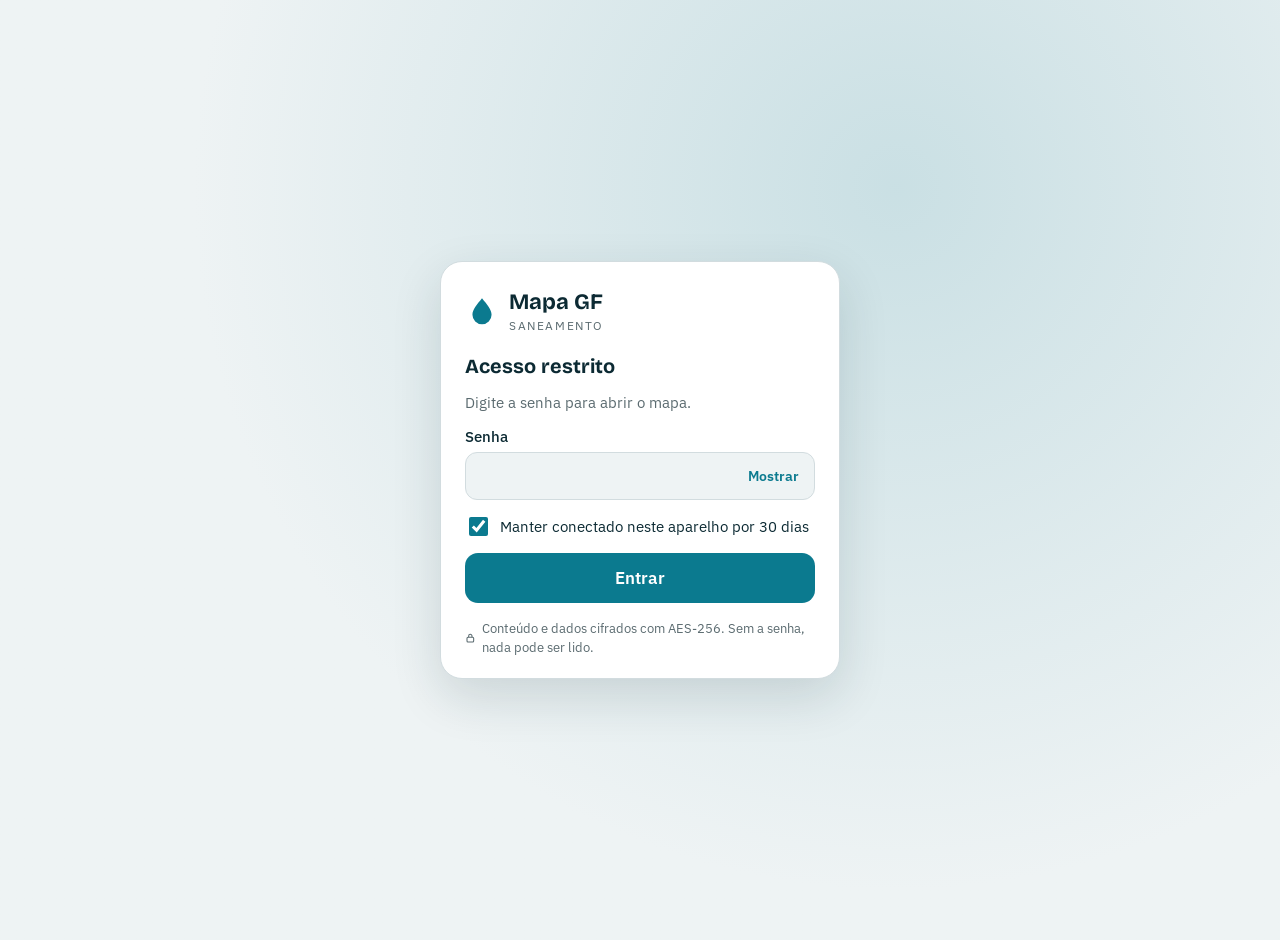
==== ferramentas/loader.html @ 31b2380e "Protege o site com senha: app e dados cifrados (AES-256-GCM, PBKDF2 600k) Co-Authored-By: Claude Opu" ====
<!DOCTYPE html>
<html lang="pt-BR">
<head>
<meta charset="utf-8">
<meta name="viewport" content="width=device-width, initial-scale=1">
<meta name="robots" content="noindex, nofollow">
<title>Mapa GF Saneamento</title>
<link rel="preconnect" href="https://fonts.googleapis.com">
<link rel="preconnect" href="https://fonts.gstatic.com" crossorigin>
<link href="https://fonts.googleapis.com/css2?family=Bricolage+Grotesque:opsz,wght@12..96,500;12..96,700&family=IBM+Plex+Sans:wght@400;500;600&display=swap" rel="stylesheet">
<style id="cofre-css">
  :root { --bg: #EEF3F4; --surface: #fff; --ink: #0C2A33; --muted: #5B6B70; --line: #D2DCDF; --accent: #0B7A8F; --danger: #C2412D; }
  @media (prefers-color-scheme: dark) { :root { --bg: #0A181E; --surface: #10232B; --ink: #E6F0F2; --muted: #98AEB6; --line: #26434E; --accent: #3FB6CB; --danger: #F0796B; } }
  .cofre, .cofre * { box-sizing: border-box; }
  body.travado { margin: 0; min-height: 100dvh; display: grid; place-items: center; background: radial-gradient(circle at 70% 20%, color-mix(in srgb, var(--accent) 16%, var(--bg)), var(--bg) 60%); font-family: "IBM Plex Sans", system-ui, sans-serif; color: var(--ink); padding: 20px; }
  .cofre { width: min(400px, 100%); background: var(--surface); border: 1px solid var(--line); border-radius: 22px; padding: 28px 24px 22px; box-shadow: 0 18px 50px rgba(12, 42, 51, .14); display: flex; flex-direction: column; gap: 16px; }
  .cofre .marca { display: flex; align-items: center; gap: 10px; }
  .cofre .marca strong { font-family: "Bricolage Grotesque", sans-serif; font-size: 22px; display: block; line-height: 1.1; }
  .cofre .marca small { color: var(--muted); letter-spacing: .14em; text-transform: uppercase; font-size: 11.5px; }
  .cofre h1 { font-family: "Bricolage Grotesque", sans-serif; font-size: 20px; margin: 4px 0 0; }
  .cofre p { margin: 0; color: var(--muted); font-size: 14.5px; line-height: 1.45; }
  .cofre label.campo { display: flex; flex-direction: column; gap: 6px; font-weight: 500; font-size: 14.5px; }
  .cofre .senha { position: relative; }
  .cofre input[type="password"], .cofre input[type="text"] { width: 100%; min-height: 48px; padding: 10px 52px 10px 14px; border-radius: 12px; border: 1px solid var(--line); background: var(--bg); color: var(--ink); font: inherit; font-size: 17px; letter-spacing: .02em; }
  .cofre input:focus { outline: 3px solid color-mix(in srgb, var(--accent) 35%, transparent); border-color: var(--accent); }
  .cofre .ver { position: absolute; right: 6px; top: 6px; height: 36px; padding: 0 10px; border: 0; border-radius: 9px; background: transparent; color: var(--accent); font: inherit; font-size: 13.5px; font-weight: 600; cursor: pointer; }
  .cofre .lembrar { display: flex; align-items: center; gap: 9px; font-size: 14.5px; }
  .cofre .lembrar input { width: 19px; height: 19px; accent-color: var(--accent); }
  .cofre button.entrar { min-height: 50px; border: 0; border-radius: 13px; background: var(--accent); color: #fff; font: inherit; font-weight: 600; font-size: 16.5px; cursor: pointer; }
  .cofre button.entrar:disabled { opacity: .6; cursor: progress; }
  .cofre .erro { color: var(--danger); font-weight: 500; font-size: 14.5px; }
  .cofre .rodape { font-size: 12.5px; color: var(--muted); display: flex; gap: 6px; align-items: center; }
</style>
</head>
<body class="travado">
<main class="cofre" id="cofre" aria-labelledby="cofre-t">
  <div class="marca"><svg viewBox="0 0 32 32" width="34" height="34" aria-hidden="true"><path d="M16 3c5 6.2 9 10.6 9 15.6A9 9 0 0 1 7 18.6C7 13.6 11 9.2 16 3z" fill="#0B7A8F"/></svg><span><strong>Mapa GF</strong><small>Saneamento</small></span></div>
  <form id="f-cofre" novalidate>
    <div style="display:flex;flex-direction:column;gap:14px">
      <h1 id="cofre-t">Acesso restrito</h1>
      <p id="cofre-msg">Digite a senha para abrir o mapa.</p>
      <label class="campo"><span id="cofre-rot">Senha</span><span class="senha"><input type="password" id="c-senha" autocomplete="current-password" autocapitalize="none" spellcheck="false" required><button class="ver" type="button" id="c-ver" aria-pressed="false">Mostrar</button></span></label>
      <label class="lembrar" id="c-lembrar-l"><input type="checkbox" id="c-lembrar" checked> Manter conectado neste aparelho por 30 dias</label>
      <p class="erro" id="c-erro" role="alert" hidden></p>
      <button class="entrar" type="submit" id="c-ok">Entrar</button>
    </div>
  </form>
  <p class="rodape"><svg width="14" height="14" viewBox="0 0 16 16" aria-hidden="true" fill="none" stroke="currentColor" stroke-width="1.6"><rect x="3" y="7" width="10" height="7" rx="1.5"/><path d="M5.5 7V5a2.5 2.5 0 0 1 5 0v2"/></svg>Conteúdo e dados cifrados com AES-256. Sem a senha, nada pode ser lido.</p>
</main>
<script>
(() => {
'use strict';
const P = __PACOTE__; /* {v, s, iv, it, ct}: app cifrado */
const enc = new TextEncoder(), dec = new TextDecoder();
const b64 = u8 => { let s = ''; const b = new Uint8Array(u8); for (let i = 0; i < b.length; i += 0x8000) s += String.fromCharCode.apply(null, b.subarray(i, i + 0x8000)); return btoa(s); };
const unb64 = s => Uint8Array.from(atob(s), c => c.charCodeAt(0));
const $ = id => document.getElementById(id);
const K_DADOS = 'gf-saneamento-v3', K_LEGADO = 'gf-saneamento-v2';
const chaves = new Map(); /* sal -> chave, para abrir dados feitos com uma senha anterior */
let chave = null;

if (!window.crypto || !crypto.subtle) { $('cofre-msg').textContent = 'Este navegador não tem criptografia disponível. Abra o site por https em um navegador atualizado.'; $('f-cofre').hidden = true; return; }

async function deriva(senha, sal, it = P.it) {
  const base = await crypto.subtle.importKey('raw', enc.encode(senha.normalize('NFC')), 'PBKDF2', false, ['deriveKey']);
  return crypto.subtle.deriveKey({ name: 'PBKDF2', hash: 'SHA-256', salt: unb64(sal), iterations: it }, base, { name: 'AES-GCM', length: 256 }, false, ['encrypt', 'decrypt']);
}
const abrePacote = async k => JSON.parse(dec.decode(await crypto.subtle.decrypt({ name: 'AES-GCM', iv: unb64(P.iv) }, k, unb64(P.ct))));
async function cifra(u8) { const iv = crypto.getRandomValues(new Uint8Array(12)); const ct = await crypto.subtle.encrypt({ name: 'AES-GCM', iv }, chave, u8); return { s: P.s, iv: b64(iv), ct }; }
async function decifra(env) { const k = env.s === P.s ? chave : chaves.get(env.s); if (!k) { const e = new Error('outra-senha'); e.sal = env.s; throw e; } return new Uint8Array(await crypto.subtle.decrypt({ name: 'AES-GCM', iv: unb64(env.iv) }, k, typeof env.ct === 'string' ? unb64(env.ct) : env.ct)); }

/* chave lembrada: CryptoKey não exportável guardada no IndexedDB do aparelho */
const db = () => new Promise((ok, no) => { const r = indexedDB.open('gf-cofre', 1); r.onupgradeneeded = () => r.result.createObjectStore('k'); r.onsuccess = () => ok(r.result); r.onerror = () => no(r.error); });
async function kv(modo, fn) { const d = await db(); return new Promise((ok, no) => { const t = d.transaction('k', modo), q = fn(t.objectStore('k')); t.oncomplete = () => ok(q && q.result); t.onerror = () => no(t.error); }); }
const lembra = k => kv('readwrite', s => s.put({ k, s: P.s, ate: Date.now() + 30 * 864e5 }, 'chave')).catch(() => {});
const esquece = () => kv('readwrite', s => s.delete('chave')).catch(() => {});
const lembrada = () => kv('readonly', s => s.get('chave')).catch(() => null);

/* migra arquivos (atas, fotos, logos) antigos ou feitos com outra senha para a chave atual */
async function migraArquivos() {
  try {
    const d = await new Promise((ok, no) => { const r = indexedDB.open('gf-saneamento-atas', 1); r.onupgradeneeded = () => r.result.createObjectStore('files'); r.onsuccess = () => ok(r.result); r.onerror = () => no(r.error); });
    const itens = await new Promise((ok, no) => { const out = [], t = d.transaction('files', 'readonly'); t.objectStore('files').openCursor().onsuccess = e => { const c = e.target.result; if (c) { out.push([c.key, c.value]); c.continue(); } }; t.oncomplete = () => ok(out); t.onerror = () => no(t.error); });
    for (const [id, v] of itens) {
      let novo = null;
      if (v instanceof Blob) novo = await COFRE.cifraBlob(v);
      else if (v && v.gfc && v.s !== P.s && chaves.has(v.s)) novo = await COFRE.cifraBlob(await COFRE.decifraBlob(v));
      if (novo) await new Promise(ok => { const t = d.transaction('files', 'readwrite'); t.objectStore('files').put(novo, id); t.oncomplete = ok; t.onerror = ok; });
    }
  } catch (e) { /* segue: arquivos antigos continuam legíveis */ }
}

let seq = 0;
const COFRE = {
  dados: null,
  salvar(txt) {
    const n = ++seq;
    cifra(enc.encode(txt)).then(e => { if (n !== seq) return; try { localStorage.setItem(K_DADOS, JSON.stringify({ s: e.s, iv: e.iv, ct: b64(e.ct) })); localStorage.removeItem(K_LEGADO); } catch (x) { /* armazenamento cheio ou bloqueado */ } });
  },
  async cifraBlob(blob) { const e = await cifra(new Uint8Array(await blob.arrayBuffer())); return { gfc: 1, s: e.s, iv: e.iv, ct: e.ct, tipo: blob.type || '' }; },
  async decifraBlob(v) { return new Blob([await decifra(v)], { type: v.tipo || '' }); },
  async cifraTexto(txt) { const e = await cifra(enc.encode(txt)); return JSON.stringify({ app: 'mapa-gf-saneamento', cifrado: 1, it: P.it, s: e.s, iv: e.iv, ct: b64(e.ct) }); },
  async decifraTexto(env, senha) { if (env.s !== P.s && !chaves.has(env.s) && senha) chaves.set(env.s, await deriva(senha, env.s, env.it || P.it)); return dec.decode(await decifra(env)); },
  async sair() { await esquece(); try { sessionStorage.clear(); } catch (e) { /* idem */ } location.reload(); }
};

/* abre os dados locais; se foram gravados com uma senha anterior, pede essa senha */
async function dadosLocais() {
  let env = null; try { env = JSON.parse(localStorage.getItem(K_DADOS) || 'null'); } catch (e) { env = null; }
  if (env) return dec.decode(await decifra(env));
  let leg = null; try { leg = localStorage.getItem(K_LEGADO); } catch (e) { leg = null; }
  if (leg) COFRE.salvar(leg); /* dados antigos em texto puro passam a ser gravados cifrados */
  return leg;
}

function rodaApp(pac) {
  const st = document.createElement('style'); st.textContent = pac.css; document.head.append(st);
  $('cofre-css').remove();
  document.body.className = ''; document.body.innerHTML = pac.html;
  window.GF_COFRE = COFRE;
  for (const js of pac.js) { const sc = document.createElement('script'); sc.textContent = js; document.body.append(sc); }
  migraArquivos();
}

async function entra(k) {
  const pac = await abrePacote(k);
  chave = k; chaves.set(P.s, k);
  try { COFRE.dados = await dadosLocais(); }
  catch (e) { if (e.message === 'outra-senha') { pedeSenhaAntiga(e.sal, pac); return; } COFRE.dados = null; }
  rodaApp(pac);
}

function pedeSenhaAntiga(sal, pac) {
  $('cofre-t').textContent = 'A senha mudou';
  $('cofre-msg').textContent = 'Os registros deste aparelho foram gravados com a senha anterior. Digite a senha anterior uma vez para convertê-los.';
  $('cofre-rot').textContent = 'Senha anterior'; $('c-lembrar-l').hidden = true; $('c-senha').value = ''; $('c-ok').disabled = false; $('c-ok').textContent = 'Converter e entrar'; $('c-senha').focus();
  modo = async senha => {
    const k = await deriva(senha, sal);
    chaves.set(sal, k);
    try { COFRE.dados = await dadosLocais(); } catch (e) { chaves.delete(sal); throw e; }
    if (COFRE.dados) COFRE.salvar(COFRE.dados);
    rodaApp(pac);
  };
}

let modo = async senha => { const k = await deriva(senha, P.s), quer = $('c-lembrar').checked; await abrePacote(k); if (quer) await lembra(k); await entra(k); };

$('c-ver').addEventListener('click', () => { const i = $('c-senha'), v = i.type === 'password'; i.type = v ? 'text' : 'password'; $('c-ver').textContent = v ? 'Ocultar' : 'Mostrar'; $('c-ver').setAttribute('aria-pressed', String(v)); i.focus(); });
$('f-cofre').addEventListener('submit', async ev => {
  ev.preventDefault();
  const senha = $('c-senha').value, er = $('c-erro'), b = $('c-ok');
  if (!senha) { er.textContent = 'Digite a senha.'; er.hidden = false; return; }
  b.disabled = true; b.textContent = 'Verificando…'; er.hidden = true;
  try { await modo(senha); }
  catch (e) { await new Promise(r => setTimeout(r, 600)); er.textContent = 'Senha incorreta.'; er.hidden = false; b.disabled = false; b.textContent = 'Entrar'; $('c-senha').select(); }
});

(async () => {
  const m = await lembrada();
  if (m && m.k && m.s === P.s && m.ate > Date.now()) {
    try { await entra(m.k); return; } catch (e) { await esquece(); }
  } else if (m) await esquece();
  $('c-senha').focus();
})();
})();
</script>
</body>
</html>
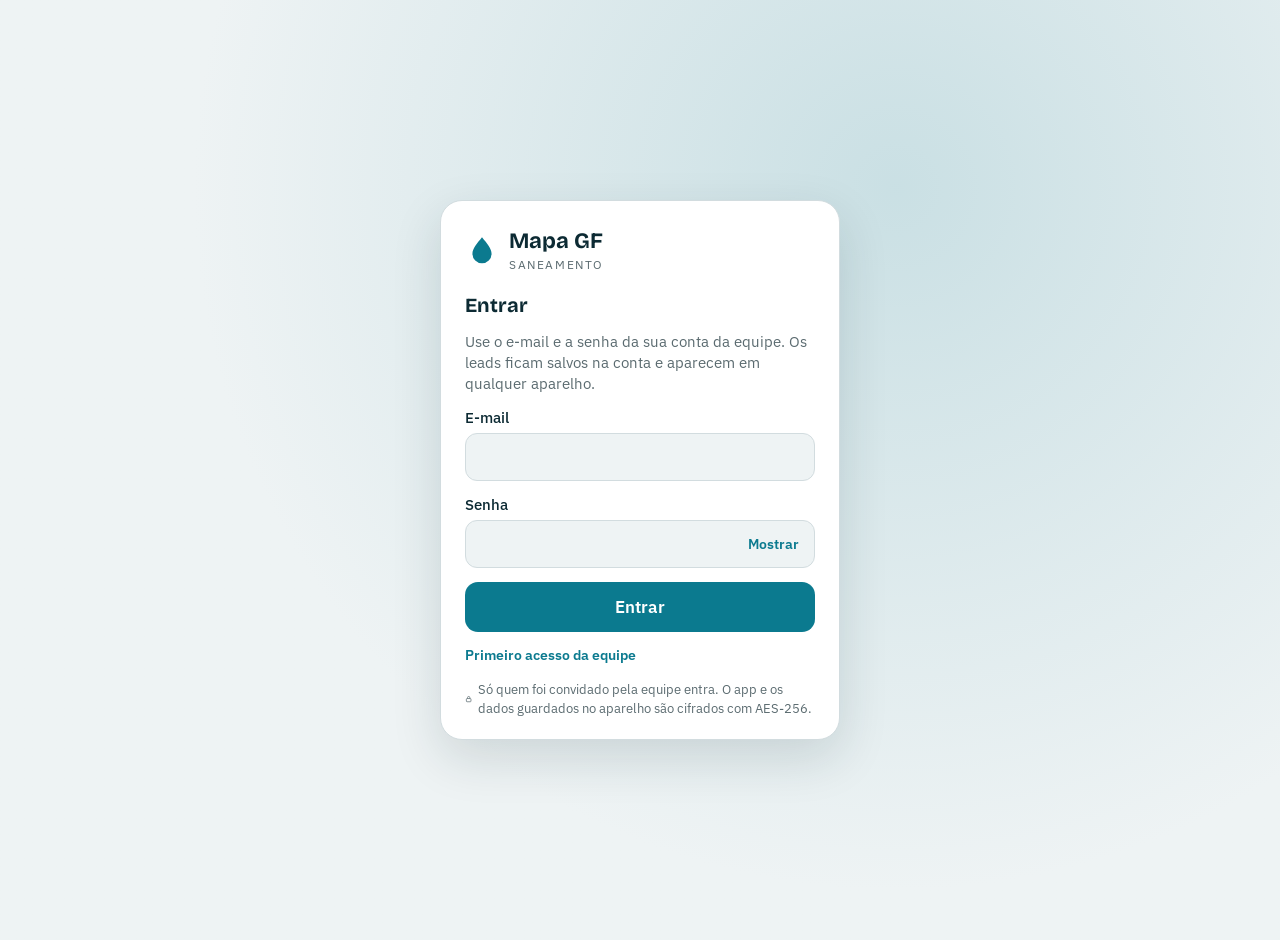
==== commit cd9a31b8: "Contas da equipe: dados salvos por usuário no Supabase, sincronização em tempo real Co-Authored-By: " ====
--- a/ferramentas/loader.html
+++ b/ferramentas/loader.html
@@ -12,6 +12,7 @@
   :root { --bg: #EEF3F4; --surface: #fff; --ink: #0C2A33; --muted: #5B6B70; --line: #D2DCDF; --accent: #0B7A8F; --danger: #C2412D; }
   @media (prefers-color-scheme: dark) { :root { --bg: #0A181E; --surface: #10232B; --ink: #E6F0F2; --muted: #98AEB6; --line: #26434E; --accent: #3FB6CB; --danger: #F0796B; } }
   .cofre, .cofre * { box-sizing: border-box; }
+  .cofre [hidden] { display: none !important; }
   body.travado { margin: 0; min-height: 100dvh; display: grid; place-items: center; background: radial-gradient(circle at 70% 20%, color-mix(in srgb, var(--accent) 16%, var(--bg)), var(--bg) 60%); font-family: "IBM Plex Sans", system-ui, sans-serif; color: var(--ink); padding: 20px; }
   .cofre { width: min(400px, 100%); background: var(--surface); border: 1px solid var(--line); border-radius: 22px; padding: 28px 24px 22px; box-shadow: 0 18px 50px rgba(12, 42, 51, .14); display: flex; flex-direction: column; gap: 16px; }
   .cofre .marca { display: flex; align-items: center; gap: 10px; }
@@ -21,7 +22,7 @@
   .cofre p { margin: 0; color: var(--muted); font-size: 14.5px; line-height: 1.45; }
   .cofre label.campo { display: flex; flex-direction: column; gap: 6px; font-weight: 500; font-size: 14.5px; }
   .cofre .senha { position: relative; }
-  .cofre input[type="password"], .cofre input[type="text"] { width: 100%; min-height: 48px; padding: 10px 52px 10px 14px; border-radius: 12px; border: 1px solid var(--line); background: var(--bg); color: var(--ink); font: inherit; font-size: 17px; letter-spacing: .02em; }
+  .cofre input[type="password"], .cofre input[type="text"], .cofre input[type="email"] { width: 100%; min-height: 48px; padding: 10px 52px 10px 14px; border-radius: 12px; border: 1px solid var(--line); background: var(--bg); color: var(--ink); font: inherit; font-size: 17px; letter-spacing: .02em; }
   .cofre input:focus { outline: 3px solid color-mix(in srgb, var(--accent) 35%, transparent); border-color: var(--accent); }
   .cofre .ver { position: absolute; right: 6px; top: 6px; height: 36px; padding: 0 10px; border: 0; border-radius: 9px; background: transparent; color: var(--accent); font: inherit; font-size: 13.5px; font-weight: 600; cursor: pointer; }
   .cofre .lembrar { display: flex; align-items: center; gap: 9px; font-size: 14.5px; }
@@ -29,6 +30,9 @@
   .cofre button.entrar { min-height: 50px; border: 0; border-radius: 13px; background: var(--accent); color: #fff; font: inherit; font-weight: 600; font-size: 16.5px; cursor: pointer; }
   .cofre button.entrar:disabled { opacity: .6; cursor: progress; }
   .cofre .erro { color: var(--danger); font-weight: 500; font-size: 14.5px; }
+  .cofre .alt { background: none; border: 0; padding: 0; color: var(--accent); font: inherit; font-size: 14px; font-weight: 600; cursor: pointer; text-align: left; }
+  .cofre .aviso { background: color-mix(in srgb, var(--accent) 10%, var(--surface)); border-radius: 12px; padding: 10px 12px; color: var(--ink); font-size: 14px; }
+  .cofre .aviso a { color: var(--accent); font-weight: 600; }
   .cofre .rodape { font-size: 12.5px; color: var(--muted); display: flex; gap: 6px; align-items: center; }
 </style>
 </head>
@@ -37,130 +41,160 @@
   <div class="marca"><svg viewBox="0 0 32 32" width="34" height="34" aria-hidden="true"><path d="M16 3c5 6.2 9 10.6 9 15.6A9 9 0 0 1 7 18.6C7 13.6 11 9.2 16 3z" fill="#0B7A8F"/></svg><span><strong>Mapa GF</strong><small>Saneamento</small></span></div>
   <form id="f-cofre" novalidate>
     <div style="display:flex;flex-direction:column;gap:14px">
-      <h1 id="cofre-t">Acesso restrito</h1>
-      <p id="cofre-msg">Digite a senha para abrir o mapa.</p>
+      <h1 id="cofre-t">Entrar</h1>
+      <p id="cofre-msg">Use o e-mail e a senha da sua conta da equipe. Os leads ficam salvos na conta e aparecem em qualquer aparelho.</p>
+      <label class="campo" id="l-nome" hidden><span>Seu nome</span><input type="text" id="c-nome" autocomplete="name"></label>
+      <label class="campo"><span>E-mail</span><input type="email" id="c-email" autocomplete="username" autocapitalize="none" spellcheck="false" inputmode="email" required></label>
       <label class="campo"><span id="cofre-rot">Senha</span><span class="senha"><input type="password" id="c-senha" autocomplete="current-password" autocapitalize="none" spellcheck="false" required><button class="ver" type="button" id="c-ver" aria-pressed="false">Mostrar</button></span></label>
-      <label class="lembrar" id="c-lembrar-l"><input type="checkbox" id="c-lembrar" checked> Manter conectado neste aparelho por 30 dias</label>
+      <label class="campo" id="l-codigo" hidden><span>Código de primeiro acesso</span><input type="text" id="c-codigo" autocomplete="off" autocapitalize="none" spellcheck="false"></label>
       <p class="erro" id="c-erro" role="alert" hidden></p>
       <button class="entrar" type="submit" id="c-ok">Entrar</button>
+      <button class="alt" type="button" id="c-modo">Primeiro acesso da equipe</button>
+      <p class="aviso" id="c-aviso" hidden></p>
     </div>
   </form>
-  <p class="rodape"><svg width="14" height="14" viewBox="0 0 16 16" aria-hidden="true" fill="none" stroke="currentColor" stroke-width="1.6"><rect x="3" y="7" width="10" height="7" rx="1.5"/><path d="M5.5 7V5a2.5 2.5 0 0 1 5 0v2"/></svg>Conteúdo e dados cifrados com AES-256. Sem a senha, nada pode ser lido.</p>
+  <p class="rodape"><svg width="14" height="14" viewBox="0 0 16 16" aria-hidden="true" fill="none" stroke="currentColor" stroke-width="1.6"><rect x="3" y="7" width="10" height="7" rx="1.5"/><path d="M5.5 7V5a2.5 2.5 0 0 1 5 0v2"/></svg>Só quem foi convidado pela equipe entra. O app e os dados guardados no aparelho são cifrados com AES-256.</p>
 </main>
+<script src="supabase.js"></script>
 <script>
 (() => {
 'use strict';
-const P = __PACOTE__; /* {v, s, iv, it, ct}: app cifrado */
+const P = __PACOTE__; /* {v:2, iv, ct}: app cifrado com a chave da equipe */
+const SB_URL = '__SB_URL__', SB_KEY = '__SB_KEY__', SITE = 'https://guireserve.github.io/mapagf/';
 const enc = new TextEncoder(), dec = new TextDecoder();
 const b64 = u8 => { let s = ''; const b = new Uint8Array(u8); for (let i = 0; i < b.length; i += 0x8000) s += String.fromCharCode.apply(null, b.subarray(i, i + 0x8000)); return btoa(s); };
 const unb64 = s => Uint8Array.from(atob(s), c => c.charCodeAt(0));
 const $ = id => document.getElementById(id);
-const K_DADOS = 'gf-saneamento-v3', K_LEGADO = 'gf-saneamento-v2';
-const chaves = new Map(); /* sal -> chave, para abrir dados feitos com uma senha anterior */
-let chave = null;
+const SAL = 'equipe'; /* marca dos dados cifrados com a chave da equipe */
+const chaves = new Map(); /* sal -> chave; inclui a chave da senha antiga do site, para migrar dados */
+let chave = null, primeiro = false;
+const erro = t => { const er = $('c-erro'); er.textContent = t; er.hidden = !t; };
+const aviso = h => { const a = $('c-aviso'); a.innerHTML = h || ''; a.hidden = !h; };
 
 if (!window.crypto || !crypto.subtle) { $('cofre-msg').textContent = 'Este navegador não tem criptografia disponível. Abra o site por https em um navegador atualizado.'; $('f-cofre').hidden = true; return; }
-
-async function deriva(senha, sal, it = P.it) {
+if (!window.supabase) { $('cofre-msg').textContent = 'Não foi possível carregar o acesso. Recarregue a página.'; $('f-cofre').hidden = true; return; }
+const sb = window.supabase.createClient(SB_URL, SB_KEY, { auth: { persistSession: true, autoRefreshToken: true, storageKey: 'gf-sessao' } });
+
+async function deriva(senha, sal, it = 600000) {
   const base = await crypto.subtle.importKey('raw', enc.encode(senha.normalize('NFC')), 'PBKDF2', false, ['deriveKey']);
   return crypto.subtle.deriveKey({ name: 'PBKDF2', hash: 'SHA-256', salt: unb64(sal), iterations: it }, base, { name: 'AES-GCM', length: 256 }, false, ['encrypt', 'decrypt']);
 }
+const importa = b => crypto.subtle.importKey('raw', unb64(b), { name: 'AES-GCM' }, false, ['encrypt', 'decrypt']);
 const abrePacote = async k => JSON.parse(dec.decode(await crypto.subtle.decrypt({ name: 'AES-GCM', iv: unb64(P.iv) }, k, unb64(P.ct))));
-async function cifra(u8) { const iv = crypto.getRandomValues(new Uint8Array(12)); const ct = await crypto.subtle.encrypt({ name: 'AES-GCM', iv }, chave, u8); return { s: P.s, iv: b64(iv), ct }; }
-async function decifra(env) { const k = env.s === P.s ? chave : chaves.get(env.s); if (!k) { const e = new Error('outra-senha'); e.sal = env.s; throw e; } return new Uint8Array(await crypto.subtle.decrypt({ name: 'AES-GCM', iv: unb64(env.iv) }, k, typeof env.ct === 'string' ? unb64(env.ct) : env.ct)); }
-
-/* chave lembrada: CryptoKey não exportável guardada no IndexedDB do aparelho */
-const db = () => new Promise((ok, no) => { const r = indexedDB.open('gf-cofre', 1); r.onupgradeneeded = () => r.result.createObjectStore('k'); r.onsuccess = () => ok(r.result); r.onerror = () => no(r.error); });
+async function cifra(u8) { const iv = crypto.getRandomValues(new Uint8Array(12)); const ct = await crypto.subtle.encrypt({ name: 'AES-GCM', iv }, chave, u8); return { s: SAL, iv: b64(iv), ct }; }
+async function decifra(env) { const k = env.s === SAL ? chave : chaves.get(env.s); if (!k) { const e = new Error('outra-senha'); e.sal = env.s; throw e; } return new Uint8Array(await crypto.subtle.decrypt({ name: 'AES-GCM', iv: unb64(env.iv) }, k, typeof env.ct === 'string' ? unb64(env.ct) : env.ct)); }
+
+/* chave da equipe lembrada no aparelho (CryptoKey não exportável), para abrir sem rede */
+const db = () => new Promise((ok, no) => { const r = indexedDB.open('gf-porta', 1); r.onupgradeneeded = () => r.result.createObjectStore('k'); r.onsuccess = () => ok(r.result); r.onerror = () => no(r.error); });
 async function kv(modo, fn) { const d = await db(); return new Promise((ok, no) => { const t = d.transaction('k', modo), q = fn(t.objectStore('k')); t.oncomplete = () => ok(q && q.result); t.onerror = () => no(t.error); }); }
-const lembra = k => kv('readwrite', s => s.put({ k, s: P.s, ate: Date.now() + 30 * 864e5 }, 'chave')).catch(() => {});
+const lembra = k => kv('readwrite', s => s.put(k, 'chave')).catch(() => {});
 const esquece = () => kv('readwrite', s => s.delete('chave')).catch(() => {});
 const lembrada = () => kv('readonly', s => s.get('chave')).catch(() => null);
-
-/* migra arquivos (atas, fotos, logos) antigos ou feitos com outra senha para a chave atual */
-async function migraArquivos() {
-  try {
-    const d = await new Promise((ok, no) => { const r = indexedDB.open('gf-saneamento-atas', 1); r.onupgradeneeded = () => r.result.createObjectStore('files'); r.onsuccess = () => ok(r.result); r.onerror = () => no(r.error); });
-    const itens = await new Promise((ok, no) => { const out = [], t = d.transaction('files', 'readonly'); t.objectStore('files').openCursor().onsuccess = e => { const c = e.target.result; if (c) { out.push([c.key, c.value]); c.continue(); } }; t.oncomplete = () => ok(out); t.onerror = () => no(t.error); });
-    for (const [id, v] of itens) {
-      let novo = null;
-      if (v instanceof Blob) novo = await COFRE.cifraBlob(v);
-      else if (v && v.gfc && v.s !== P.s && chaves.has(v.s)) novo = await COFRE.cifraBlob(await COFRE.decifraBlob(v));
-      if (novo) await new Promise(ok => { const t = d.transaction('files', 'readwrite'); t.objectStore('files').put(novo, id); t.oncomplete = ok; t.onerror = ok; });
-    }
-  } catch (e) { /* segue: arquivos antigos continuam legíveis */ }
-}
-
+async function buscaChave() {
+  const { data, error } = await sb.from('chave_app').select('chave').eq('id', 1).maybeSingle();
+  if (error) { const e = new Error('rede'); e.det = error; throw e; }
+  if (!data) throw new Error('sem-acesso');
+  return importa(data.chave);
+}
+
+let uidAtual = '';
+const K_DADOS = () => 'gf-dados-' + uidAtual;
 let seq = 0;
 const COFRE = {
   dados: null,
   salvar(txt) {
     const n = ++seq;
-    cifra(enc.encode(txt)).then(e => { if (n !== seq) return; try { localStorage.setItem(K_DADOS, JSON.stringify({ s: e.s, iv: e.iv, ct: b64(e.ct) })); localStorage.removeItem(K_LEGADO); } catch (x) { /* armazenamento cheio ou bloqueado */ } });
+    cifra(enc.encode(txt)).then(e => { if (n !== seq) return; try { localStorage.setItem(K_DADOS(), JSON.stringify({ s: e.s, iv: e.iv, ct: b64(e.ct) })); } catch (x) { /* armazenamento cheio ou bloqueado */ } });
   },
   async cifraBlob(blob) { const e = await cifra(new Uint8Array(await blob.arrayBuffer())); return { gfc: 1, s: e.s, iv: e.iv, ct: e.ct, tipo: blob.type || '' }; },
   async decifraBlob(v) { return new Blob([await decifra(v)], { type: v.tipo || '' }); },
-  async cifraTexto(txt) { const e = await cifra(enc.encode(txt)); return JSON.stringify({ app: 'mapa-gf-saneamento', cifrado: 1, it: P.it, s: e.s, iv: e.iv, ct: b64(e.ct) }); },
-  async decifraTexto(env, senha) { if (env.s !== P.s && !chaves.has(env.s) && senha) chaves.set(env.s, await deriva(senha, env.s, env.it || P.it)); return dec.decode(await decifra(env)); },
-  async sair() { await esquece(); try { sessionStorage.clear(); } catch (e) { /* idem */ } location.reload(); }
+  async cifraTexto(txt) { const e = await cifra(enc.encode(txt)); return JSON.stringify({ app: 'mapa-gf-saneamento', cifrado: 1, s: e.s, iv: e.iv, ct: b64(e.ct) }); },
+  async decifraTexto(env, senha) { if (env.s !== SAL && !chaves.has(env.s) && senha) chaves.set(env.s, await deriva(senha, env.s, env.it || 600000)); return dec.decode(await decifra(env)); },
+  /* registros que este navegador guardava antes da conta da equipe */
+  legado() { let v3 = null, v2 = null; try { v3 = JSON.parse(localStorage.getItem('gf-saneamento-v3') || 'null'); v2 = localStorage.getItem('gf-saneamento-v2'); } catch (e) { /* nada */ } return { v3, v2, feito: !!localStorage.getItem('gf-legado-enviado') }; },
+  legadoFeito() { try { localStorage.setItem('gf-legado-enviado', new Date().toISOString()); } catch (e) { /* idem */ } },
+  async sair() { try { await sb.auth.signOut({ scope: 'local' }); } catch (e) { /* sem rede */ } await esquece(); try { sessionStorage.clear(); } catch (e) { /* idem */ } location.reload(); }
 };
 
-/* abre os dados locais; se foram gravados com uma senha anterior, pede essa senha */
 async function dadosLocais() {
-  let env = null; try { env = JSON.parse(localStorage.getItem(K_DADOS) || 'null'); } catch (e) { env = null; }
-  if (env) return dec.decode(await decifra(env));
-  let leg = null; try { leg = localStorage.getItem(K_LEGADO); } catch (e) { leg = null; }
-  if (leg) COFRE.salvar(leg); /* dados antigos em texto puro passam a ser gravados cifrados */
-  return leg;
-}
-
-function rodaApp(pac) {
+  let env = null; try { env = JSON.parse(localStorage.getItem(K_DADOS()) || 'null'); } catch (e) { env = null; }
+  if (!env) return null;
+  try { return dec.decode(await decifra(env)); } catch (e) { return null; }
+}
+
+function rodaApp(pac, sessao) {
   const st = document.createElement('style'); st.textContent = pac.css; document.head.append(st);
   $('cofre-css').remove();
   document.body.className = ''; document.body.innerHTML = pac.html;
   window.GF_COFRE = COFRE;
+  window.GF_NUVEM = { sb, user: sessao.user, email: (sessao.user.email || '').toLowerCase(), site: SITE };
   for (const js of pac.js) { const sc = document.createElement('script'); sc.textContent = js; document.body.append(sc); }
-  migraArquivos();
-}
-
-async function entra(k) {
+}
+
+async function entra(k, sessao) {
   const pac = await abrePacote(k);
-  chave = k; chaves.set(P.s, k);
-  try { COFRE.dados = await dadosLocais(); }
-  catch (e) { if (e.message === 'outra-senha') { pedeSenhaAntiga(e.sal, pac); return; } COFRE.dados = null; }
-  rodaApp(pac);
-}
-
-function pedeSenhaAntiga(sal, pac) {
-  $('cofre-t').textContent = 'A senha mudou';
-  $('cofre-msg').textContent = 'Os registros deste aparelho foram gravados com a senha anterior. Digite a senha anterior uma vez para convertê-los.';
-  $('cofre-rot').textContent = 'Senha anterior'; $('c-lembrar-l').hidden = true; $('c-senha').value = ''; $('c-ok').disabled = false; $('c-ok').textContent = 'Converter e entrar'; $('c-senha').focus();
-  modo = async senha => {
-    const k = await deriva(senha, sal);
-    chaves.set(sal, k);
-    try { COFRE.dados = await dadosLocais(); } catch (e) { chaves.delete(sal); throw e; }
-    if (COFRE.dados) COFRE.salvar(COFRE.dados);
-    rodaApp(pac);
-  };
-}
-
-let modo = async senha => { const k = await deriva(senha, P.s), quer = $('c-lembrar').checked; await abrePacote(k); if (quer) await lembra(k); await entra(k); };
-
+  chave = k; uidAtual = sessao.user.id;
+  COFRE.dados = await dadosLocais();
+  rodaApp(pac, sessao);
+}
+
+const semRede = e => e && (e.message === 'rede' || e.name === 'TypeError' || /fetch|network|Failed/i.test(String(e.message || e)));
+function avisoRede() {
+  const noClaude = /claude|anthropic/i.test(location.hostname) || !!window.claude;
+  aviso(noClaude ? `Aqui no claude.ai o app não consegue falar com o servidor da equipe. Abra pelo site: <a href="${SITE}" target="_blank" rel="noopener">${SITE.replace('https://', '')}</a>` : 'Sem conexão com o servidor. Confira a internet e tente de novo.');
+}
+
+/* modos do formulário: entrar ou primeiro acesso */
+function trocaModo(p) {
+  primeiro = p;
+  $('cofre-t').textContent = p ? 'Primeiro acesso da equipe' : 'Entrar';
+  $('cofre-msg').textContent = p ? 'Crie a primeira conta da equipe. Ela vira administradora e depois convida as outras pessoas pelo app. O código é a senha antiga do site.' : 'Use o e-mail e a senha da sua conta da equipe. Os leads ficam salvos na conta e aparecem em qualquer aparelho.';
+  $('l-nome').hidden = !p; $('l-codigo').hidden = !p;
+  $('c-senha').autocomplete = p ? 'new-password' : 'current-password';
+  $('cofre-rot').textContent = p ? 'Crie uma senha (mínimo 8 caracteres)' : 'Senha';
+  $('c-ok').textContent = p ? 'Criar conta e entrar' : 'Entrar';
+  $('c-modo').textContent = p ? 'Já tenho conta: entrar' : 'Primeiro acesso da equipe';
+  erro(''); (p ? $('c-nome') : $('c-email')).focus();
+}
+$('c-modo').addEventListener('click', () => trocaModo(!primeiro));
 $('c-ver').addEventListener('click', () => { const i = $('c-senha'), v = i.type === 'password'; i.type = v ? 'text' : 'password'; $('c-ver').textContent = v ? 'Ocultar' : 'Mostrar'; $('c-ver').setAttribute('aria-pressed', String(v)); i.focus(); });
+const MSG = { GF_CODIGO: 'Código de primeiro acesso incorreto.', GF_JA_TEM_EQUIPE: 'A equipe já tem conta. Peça para alguém da equipe convidar você pelo app (menu Equipe).', GF_EMAIL_INVALIDO: 'Confira o e-mail.', GF_SENHA_CURTA: 'A senha precisa ter pelo menos 8 caracteres.' };
 $('f-cofre').addEventListener('submit', async ev => {
   ev.preventDefault();
-  const senha = $('c-senha').value, er = $('c-erro'), b = $('c-ok');
-  if (!senha) { er.textContent = 'Digite a senha.'; er.hidden = false; return; }
-  b.disabled = true; b.textContent = 'Verificando…'; er.hidden = true;
-  try { await modo(senha); }
-  catch (e) { await new Promise(r => setTimeout(r, 600)); er.textContent = 'Senha incorreta.'; er.hidden = false; b.disabled = false; b.textContent = 'Entrar'; $('c-senha').select(); }
+  const email = $('c-email').value.trim().toLowerCase(), senha = $('c-senha').value, b = $('c-ok'), rot = b.textContent;
+  if (!email || !senha) { erro('Preencha o e-mail e a senha.'); return; }
+  b.disabled = true; b.textContent = 'Verificando…'; erro(''); aviso('');
+  try {
+    if (primeiro) {
+      const { error } = await sb.rpc('primeiro_acesso', { p_email: email, p_nome: $('c-nome').value.trim(), p_senha: senha, p_codigo: $('c-codigo').value.trim() });
+      if (error) { const m = Object.keys(MSG).find(k => String(error.message).includes(k)); if (m) { erro(MSG[m]); throw null; } throw new Error('rede'); }
+    }
+    const { data, error } = await sb.auth.signInWithPassword({ email, password: senha });
+    if (error) { if (error.status === 400 || /invalid/i.test(error.message)) { await new Promise(r => setTimeout(r, 500)); erro('E-mail ou senha incorretos.'); throw null; } throw new Error('rede'); }
+    let k;
+    try { k = await buscaChave(); } catch (e) { if (e.message === 'sem-acesso') { await sb.auth.signOut({ scope: 'local' }); erro('Esta conta não faz mais parte da equipe.'); throw null; } throw e; }
+    await lembra(k);
+    await entra(k, data.session);
+  } catch (e) {
+    if (e && semRede(e)) avisoRede(); else if (e) erro('Não foi possível entrar. Tente de novo.');
+    b.disabled = false; b.textContent = rot;
+  }
 });
 
 (async () => {
-  const m = await lembrada();
-  if (m && m.k && m.s === P.s && m.ate > Date.now()) {
-    try { await entra(m.k); return; } catch (e) { await esquece(); }
-  } else if (m) await esquece();
-  $('c-senha').focus();
+  let sessao = null;
+  try { sessao = (await sb.auth.getSession()).data.session; } catch (e) { sessao = null; }
+  if (sessao) {
+    let k = await lembrada();
+    try {
+      if (!k) { k = await buscaChave(); await lembra(k); }
+      await entra(k, sessao); return;
+    } catch (e) {
+      if (e && e.message === 'sem-acesso') { await esquece(); await sb.auth.signOut({ scope: 'local' }); erro('Esta conta não faz mais parte da equipe.'); }
+      else if (semRede(e)) avisoRede();
+    }
+  }
+  $('c-email').focus();
 })();
 })();
 </script>
